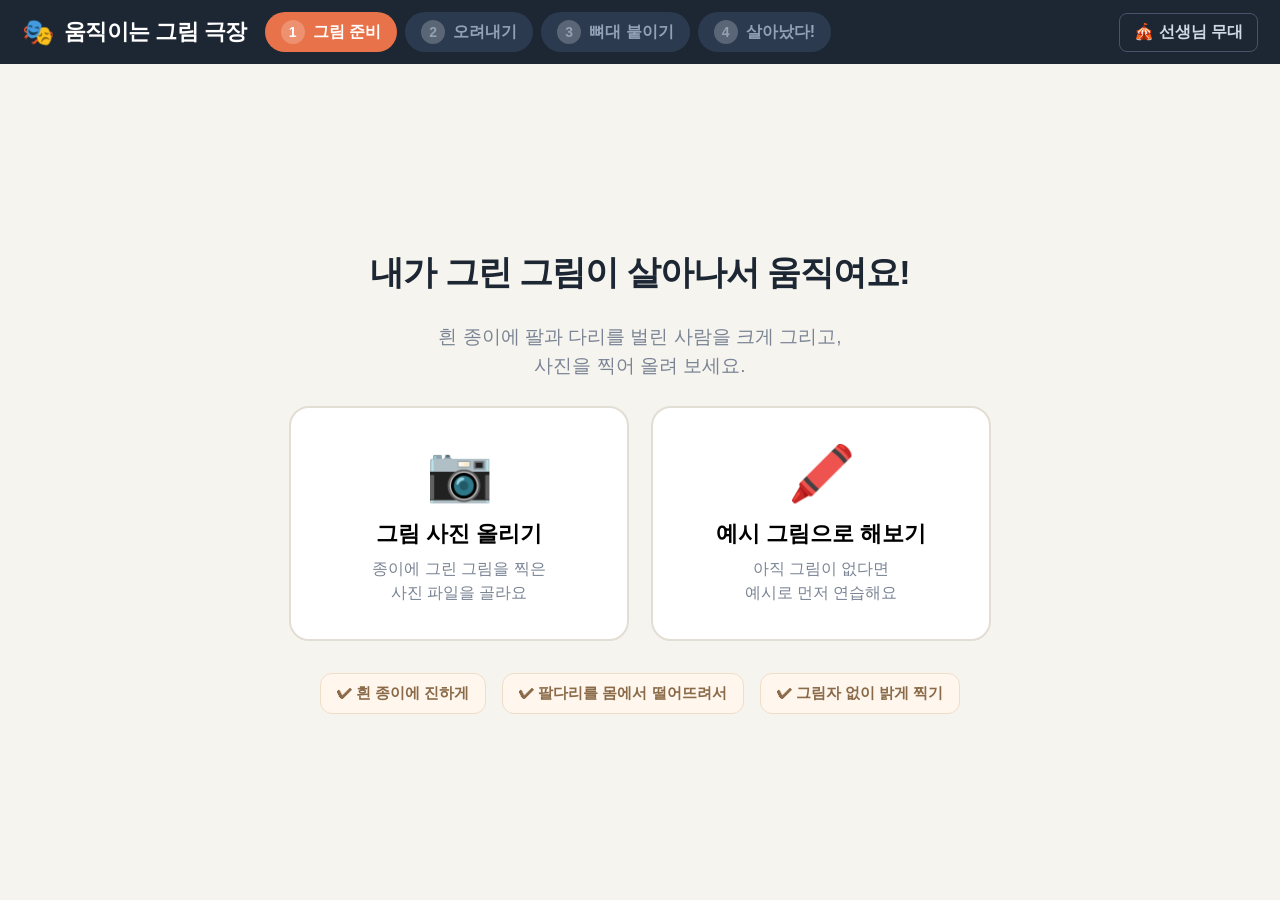
==== index.html @ b569546d "움직이는 그림 극장 v1 — 그림 사진을 춤추는 애니메이션으로 - 학생 화면: 사진 업로드 → 배경 자동 제거(+브러시 손질) → 뼈대 드래그 배치 → 9가지 동작 재생 - 저장:" ====
<!DOCTYPE html>
<html lang="ko">
<head>
<meta charset="UTF-8">
<meta name="viewport" content="width=device-width, initial-scale=1.0">
<title>움직이는 그림 극장 — 내가 그린 그림이 춤을 춰요</title>
<meta name="description" content="종이에 그린 그림을 사진으로 찍어 올리면 춤추는 애니메이션이 됩니다. 서버 없이 브라우저 안에서만 동작해요.">
<meta property="og:title" content="움직이는 그림 극장">
<meta property="og:description" content="내가 그린 그림이 살아나서 춤을 춰요! 사진 올리고, 뼈대 붙이고, 재생!">
<meta property="og:image" content="https://moving-drawings.vercel.app/assets/og.png">
<meta property="og:type" content="website">
<link rel="icon" href="assets/favicon.svg" type="image/svg+xml">
<link rel="stylesheet" href="styles.css">
</head>
<body>
<header>
  <div class="logo"><span class="mark">🎭</span>움직이는 그림 극장</div>
  <div class="steps" id="steps">
    <div class="step-chip" data-step="1"><span class="n">1</span>그림 준비</div>
    <div class="step-chip" data-step="2"><span class="n">2</span>오려내기</div>
    <div class="step-chip" data-step="3"><span class="n">3</span>뼈대 붙이기</div>
    <div class="step-chip" data-step="4"><span class="n">4</span>살아났다!</div>
  </div>
  <div class="spacer"></div>
  <a class="navlink" href="stage.html">🎪 선생님 무대</a>
</header>

<main>
  <!-- 1단계: 그림 준비 -->
  <section class="panel on" id="panel1">
    <div class="start-wrap">
      <div class="start-title">내가 그린 그림이 살아나서 움직여요!</div>
      <div class="start-sub">흰 종이에 팔과 다리를 벌린 사람을 크게 그리고,<br>사진을 찍어 올려 보세요.</div>
      <div class="start-cards">
        <button class="big-card" id="btnUpload">
          <span class="icon">📷</span>
          <span class="t">그림 사진 올리기</span>
          <span class="d">종이에 그린 그림을 찍은<br>사진 파일을 골라요</span>
        </button>
        <button class="big-card" id="btnSample">
          <span class="icon">🖍️</span>
          <span class="t">예시 그림으로 해보기</span>
          <span class="d">아직 그림이 없다면<br>예시로 먼저 연습해요</span>
        </button>
      </div>
      <div class="tips">
        <div class="tip">✔ 흰 종이에 진하게</div>
        <div class="tip">✔ 팔다리를 몸에서 떨어뜨려서</div>
        <div class="tip">✔ 그림자 없이 밝게 찍기</div>
      </div>
      <input type="file" id="fileInput" accept="image/*" hidden>
    </div>
  </section>

  <!-- 2단계: 오려내기 -->
  <section class="panel" id="panel2">
    <div class="canvas-zone checker">
      <canvas id="cutCanvas"></canvas>
    </div>
    <div class="side">
      <div class="box">
        <h3>✂️ 그림만 남기기</h3>
        <p class="hint">종이 배경은 자동으로 지웠어요.<br>잘못 지워졌으면 브러시로 고쳐요.</p>
      </div>
      <div class="box">
        <h3>배경 지우는 세기</h3>
        <div class="slider-row">약한<input type="range" id="thrSlider" min="140" max="245" value="200">강함</div>
      </div>
      <div class="box">
        <h3>브러시로 손질</h3>
        <div class="mode-row">
          <button class="btn" id="modeErase">🧽 지우기</button>
          <button class="btn" id="modeRestore">🖌️ 살리기</button>
        </div>
        <div class="slider-row" style="margin-top:10px">작게<input type="range" id="brushSize" min="6" max="60" value="24">크게</div>
      </div>
      <div class="next-row">
        <button class="btn primary block" id="toStep3">다음: 뼈대 붙이기 →</button>
        <div class="enter-hint">Enter 키를 눌러도 넘어가요</div>
      </div>
    </div>
  </section>

  <!-- 3단계: 뼈대 붙이기 -->
  <section class="panel" id="panel3">
    <div class="canvas-zone checker">
      <div class="canvas-stack" id="jointStack">
        <canvas id="jointBase"></canvas>
        <canvas id="jointOverlay"></canvas>
      </div>
    </div>
    <div class="side">
      <div class="box">
        <h3>🦴 뼈대 붙이기</h3>
        <p class="hint">동그란 점을 <b>끌어서</b> 그림의 몸에 맞춰요.<br>머리 끝·어깨·팔꿈치·손·무릎·발 순서로 맞추면 쉬워요.</p>
      </div>
      <div class="box">
        <h3>점 색깔 안내</h3>
        <div class="joint-legend">
          <span style="background:#ffe1d6">🟠 몸통·머리</span>
          <span style="background:#d6e9ff">🔵 팔</span>
          <span style="background:#d9f2e0">🟢 다리</span>
        </div>
      </div>
      <button class="btn block" id="resetJoints">↺ 점 위치 처음으로</button>
      <div class="next-row">
        <button class="btn primary block" id="toStep4">다음: 움직이기! →</button>
        <div class="enter-hint">Enter 키를 눌러도 넘어가요</div>
      </div>
    </div>
  </section>

  <!-- 4단계: 살아났다 -->
  <section class="panel" id="panel4">
    <div class="canvas-zone" style="background:#111">
      <canvas id="playCanvas" width="960" height="540"></canvas>
    </div>
    <div class="side">
      <div class="box">
        <h3>🎬 동작 고르기</h3>
        <div class="motion-grid" id="motionGrid"></div>
      </div>
      <div class="box">
        <h3>배경</h3>
        <div class="bg-row" id="bgRow"></div>
      </div>
      <div class="box">
        <h3>내 별명 (실명 금지!)</h3>
        <input class="name-input" id="nameInput" maxlength="10" placeholder="예: 춤신춤왕">
      </div>
      <div class="next-row">
        <button class="btn primary block" id="saveChar">🎪 무대용 캐릭터 파일 저장</button>
        <button class="btn block" id="saveGif">🖼️ GIF로 저장</button>
        <button class="btn block" id="saveWebm">🎥 동영상으로 저장</button>
        <button class="btn ghost block" id="restart">↺ 새 그림으로 다시</button>
      </div>
    </div>
  </section>
</main>

<div id="toast"></div>
<div id="busy"><div class="card"><div id="busyMsg">만드는 중...</div><div class="bar"><i id="busyBar"></i></div></div></div>

<script src="js/gif.js"></script>
<script src="js/engine.js"></script>
<script src="js/motions.js"></script>
<script src="js/cutout.js"></script>
<script src="js/app.js"></script>
</body>
</html>
---- styles.css ----
/* 공통 스타일 — 크롬북(16:9)·전자칠판 기준, 스크롤 없는 한 화면 */
* { margin: 0; padding: 0; box-sizing: border-box; }
:root {
  --ink: #1d2733;
  --paper: #f6f4ef;
  --card: #ffffff;
  --line: #e3ded4;
  --accent: #e8734a;
  --accent-dark: #c85a35;
  --blue: #2e7cc0;
  --muted: #7a8494;
  --ok: #3d9a63;
}
html, body { height: 100%; }
body {
  font-family: "Pretendard", "Apple SD Gothic Neo", "Malgun Gothic", sans-serif;
  background: var(--paper);
  color: var(--ink);
  overflow: hidden;
}
button { font-family: inherit; cursor: pointer; border: none; }

/* ---------- 헤더 ---------- */
header {
  height: 64px;
  display: flex; align-items: center; gap: 18px;
  padding: 0 22px;
  background: var(--ink);
  color: #fff;
}
header .logo { font-size: 22px; font-weight: 800; letter-spacing: -0.5px; display: flex; align-items: center; gap: 10px; }
header .logo .mark { font-size: 26px; }
header .spacer { flex: 1; }
header a.navlink {
  color: #cfd8e3; text-decoration: none; font-size: 16px; font-weight: 600;
  padding: 8px 14px; border-radius: 8px; border: 1px solid #46536b;
}
header a.navlink:hover { background: #2c3a4f; color: #fff; }

/* 단계 표시 */
.steps { display: flex; gap: 8px; }
.step-chip {
  display: flex; align-items: center; gap: 8px;
  padding: 8px 16px; border-radius: 999px;
  font-size: 16px; font-weight: 700;
  background: #2c3a4f; color: #93a1b5;
}
.step-chip.active { background: var(--accent); color: #fff; }
.step-chip.done { background: #3d9a63; color: #fff; }
.step-chip .n {
  width: 24px; height: 24px; border-radius: 50%;
  background: rgba(255,255,255,0.22);
  display: flex; align-items: center; justify-content: center;
  font-size: 14px;
}

/* ---------- 본문 ---------- */
main { height: calc(100dvh - 64px); padding: 18px 22px; }
.panel { display: none; height: 100%; }
.panel.on { display: flex; gap: 18px; }

/* 1단계: 시작 카드 */
.start-wrap { flex: 1; display: flex; flex-direction: column; align-items: center; justify-content: center; gap: 26px; }
.start-title { font-size: 34px; font-weight: 800; letter-spacing: -1px; }
.start-sub { font-size: 19px; color: var(--muted); text-align: center; line-height: 1.55; }
.start-cards { display: flex; gap: 22px; }
.big-card {
  width: 340px; padding: 34px 28px;
  background: var(--card); border: 2px solid var(--line); border-radius: 20px;
  text-align: center; transition: 0.15s;
  font-size: 18px;
}
.big-card:hover { border-color: var(--accent); transform: translateY(-3px); box-shadow: 0 10px 24px rgba(0,0,0,0.08); }
.big-card .icon { font-size: 54px; display: block; margin-bottom: 14px; }
.big-card .t { font-size: 22px; font-weight: 800; display: block; margin-bottom: 8px; }
.big-card .d { color: var(--muted); font-size: 16px; line-height: 1.5; }
.tips { display: flex; gap: 16px; margin-top: 6px; }
.tip {
  background: #fff7ee; border: 1px solid #f0ddc8; color: #8a6a48;
  padding: 10px 16px; border-radius: 12px; font-size: 15px; font-weight: 600;
}

/* 작업 영역 공통: 왼쪽 캔버스 + 오른쪽 컨트롤 */
.canvas-zone {
  flex: 1; min-width: 0;
  background: var(--card); border: 2px solid var(--line); border-radius: 18px;
  display: flex; align-items: center; justify-content: center;
  position: relative; overflow: hidden;
}
.canvas-zone.checker {
  background-image:
    linear-gradient(45deg, #eee 25%, transparent 25%, transparent 75%, #eee 75%),
    linear-gradient(45deg, #eee 25%, transparent 25%, transparent 75%, #eee 75%);
  background-size: 24px 24px;
  background-position: 0 0, 12px 12px;
  background-color: #fff;
}
.canvas-zone canvas { max-width: 100%; max-height: 100%; display: block; }
.canvas-stack { position: relative; max-width: 100%; max-height: 100%; }
.canvas-stack canvas { position: absolute; inset: 0; }
.canvas-stack canvas:first-child { position: relative; }

.side {
  width: 300px; flex-shrink: 0;
  display: flex; flex-direction: column; gap: 14px;
}
.side .box {
  background: var(--card); border: 2px solid var(--line); border-radius: 16px;
  padding: 16px;
}
.side h3 { font-size: 17px; margin-bottom: 10px; color: var(--ink); }
.side .hint { font-size: 15px; color: var(--muted); line-height: 1.55; }

.btn {
  display: inline-flex; align-items: center; justify-content: center; gap: 8px;
  padding: 13px 20px; border-radius: 12px;
  font-size: 17px; font-weight: 700;
  background: #edeae2; color: var(--ink);
}
.btn:hover { background: #e2ddd2; }
.btn.primary { background: var(--accent); color: #fff; font-size: 19px; }
.btn.primary:hover { background: var(--accent-dark); }
.btn.ghost { background: transparent; border: 2px solid var(--line); }
.btn.on { background: var(--blue); color: #fff; }
.btn.block { width: 100%; }
.btn:disabled { opacity: 0.45; cursor: default; }

.next-row { margin-top: auto; display: flex; flex-direction: column; gap: 10px; }
.enter-hint { text-align: center; font-size: 14px; color: var(--muted); }

input[type="range"] { width: 100%; accent-color: var(--accent); }
.slider-row { display: flex; align-items: center; gap: 10px; font-size: 15px; }
.mode-row { display: flex; gap: 8px; }
.mode-row .btn { flex: 1; padding: 10px 6px; font-size: 15px; }

/* 3단계 관절 안내 */
.joint-legend { display: flex; flex-wrap: wrap; gap: 6px; }
.joint-legend span {
  font-size: 14px; font-weight: 600; padding: 5px 10px; border-radius: 8px; background: #f0ede6;
}

/* 4단계 */
.motion-grid { display: grid; grid-template-columns: repeat(3, 1fr); gap: 8px; }
.motion-btn {
  padding: 12px 4px; border-radius: 12px;
  background: #f0ede6; font-size: 15px; font-weight: 700;
  display: flex; flex-direction: column; align-items: center; gap: 4px;
}
.motion-btn .e { font-size: 26px; }
.motion-btn.on { background: var(--accent); color: #fff; }
.bg-row { display: flex; flex-wrap: wrap; gap: 8px; }
.bg-btn {
  padding: 9px 14px; border-radius: 10px; font-size: 15px; font-weight: 700;
  background: #f0ede6;
}
.bg-btn.on { background: var(--blue); color: #fff; }
.name-input {
  width: 100%; padding: 12px 14px; font-size: 18px;
  border: 2px solid var(--line); border-radius: 12px;
  font-family: inherit;
}
.name-input:focus { outline: none; border-color: var(--accent); }
.save-note { font-size: 14px; color: var(--muted); line-height: 1.5; }

/* 토스트 */
#toast {
  position: fixed; left: 50%; bottom: 30px; transform: translateX(-50%);
  background: var(--ink); color: #fff;
  padding: 14px 26px; border-radius: 14px;
  font-size: 17px; font-weight: 600;
  opacity: 0; pointer-events: none; transition: 0.25s;
  z-index: 99;
  max-width: 80vw; text-align: center;
}
#toast.show { opacity: 1; }

/* 진행 오버레이 */
#busy {
  position: fixed; inset: 0; background: rgba(20,26,34,0.55);
  display: none; align-items: center; justify-content: center;
  z-index: 98;
}
#busy.show { display: flex; }
#busy .card {
  background: #fff; padding: 30px 44px; border-radius: 18px;
  font-size: 20px; font-weight: 700; text-align: center;
}
#busy .bar {
  margin-top: 16px; height: 10px; width: 260px; border-radius: 6px;
  background: #eee; overflow: hidden;
}
#busy .bar i { display: block; height: 100%; width: 0%; background: var(--accent); transition: width 0.2s; }

/* ---------- 무대(교사) ---------- */
.stage-main { height: calc(100dvh - 64px); padding: 14px 18px; display: flex; flex-direction: column; gap: 12px; }
.stage-toolbar {
  display: flex; align-items: center; gap: 10px; flex-wrap: wrap;
}
.stage-toolbar .btn { padding: 11px 16px; font-size: 16px; }
.stage-toolbar .sep { width: 1px; height: 30px; background: var(--line); margin: 0 4px; }
.stage-zone {
  flex: 1; min-height: 0;
  border-radius: 18px; overflow: hidden;
  border: 2px solid var(--line);
  position: relative;
  background: #111;
  display: flex; align-items: center; justify-content: center;
}
.stage-zone canvas { max-width: 100%; max-height: 100%; display: block; }
.drop-hint {
  position: absolute; inset: 0;
  display: flex; flex-direction: column; align-items: center; justify-content: center; gap: 14px;
  color: #fff; font-size: 24px; font-weight: 700;
  background: rgba(20,26,34,0.5);
  pointer-events: none;
}
.drop-hint .sub { font-size: 17px; font-weight: 500; color: #cfd8e3; }
.stage-zone.dragover { outline: 4px dashed var(--accent); outline-offset: -10px; }
select.sel {
  font-family: inherit; font-size: 16px; font-weight: 700;
  padding: 10px 12px; border-radius: 10px; border: 2px solid var(--line);
  background: #fff; color: var(--ink);
}
.count-chip {
  font-size: 16px; font-weight: 700; color: var(--muted);
  padding: 8px 14px; background: #edeae2; border-radius: 10px;
}
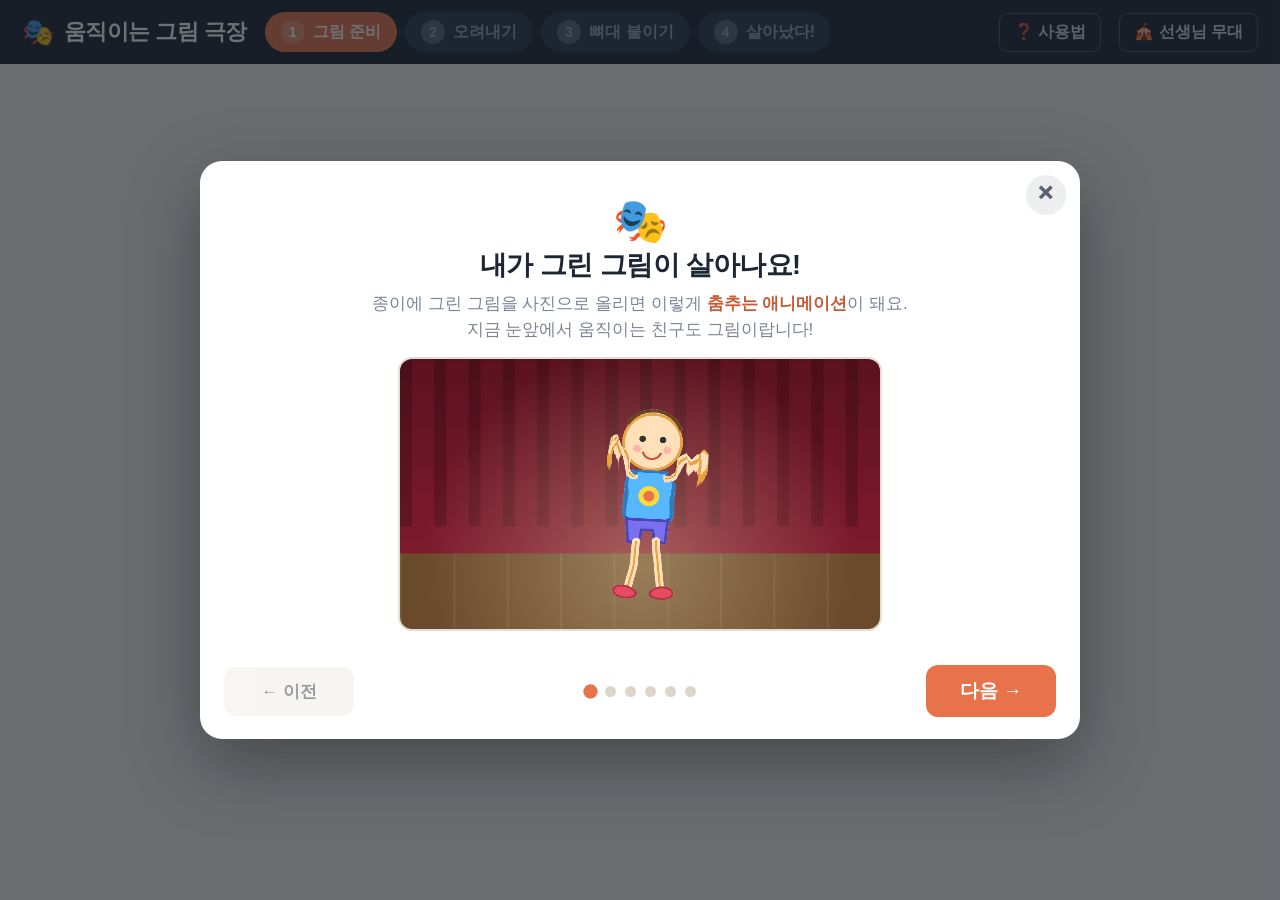
==== commit 5dd4f10f: "사용법 문서·튜토리얼 모달 + 4개 점검 에이전트 지적사항 일괄 반영 새 기능: - guide.html 사용법 웹페이지, 학생 화면 첫 방문 시 단계별 튜토리얼 모달(라이브 춤 데" ====
--- a/index.html
+++ b/index.html
@@ -8,6 +8,7 @@
 <meta property="og:title" content="움직이는 그림 극장">
 <meta property="og:description" content="내가 그린 그림이 살아나서 춤을 춰요! 사진 올리고, 뼈대 붙이고, 재생!">
 <meta property="og:image" content="https://moving-drawings.vercel.app/assets/og.png">
+<meta property="og:url" content="https://moving-drawings.vercel.app/">
 <meta property="og:type" content="website">
 <link rel="icon" href="assets/favicon.svg" type="image/svg+xml">
 <link rel="stylesheet" href="styles.css">
@@ -22,7 +23,8 @@
     <div class="step-chip" data-step="4"><span class="n">4</span>살아났다!</div>
   </div>
   <div class="spacer"></div>
-  <a class="navlink" href="stage.html">🎪 선생님 무대</a>
+  <a class="navlink" href="#" id="btnTut">❓ 사용법</a>
+  <a class="navlink" href="stage.html" target="_blank" rel="noopener">🎪 선생님 무대</a>
 </header>
 
 <main>
@@ -76,6 +78,7 @@
       </div>
       <div class="next-row">
         <button class="btn primary block" id="toStep3">다음: 뼈대 붙이기 →</button>
+        <button class="btn ghost block btn-prev">← 이전 단계</button>
         <div class="enter-hint">Enter 키를 눌러도 넘어가요</div>
       </div>
     </div>
@@ -92,7 +95,7 @@
     <div class="side">
       <div class="box">
         <h3>🦴 뼈대 붙이기</h3>
-        <p class="hint">동그란 점을 <b>끌어서</b> 그림의 몸에 맞춰요.<br>머리 끝·어깨·팔꿈치·손·무릎·발 순서로 맞추면 쉬워요.</p>
+        <p class="hint">동그란 점을 <b>끌어서</b> 그림의 몸에 맞춰요.<br>머리 끝·어깨·팔꿈치·손·골반·무릎·발 순서로 맞추면 쉬워요.</p>
       </div>
       <div class="box">
         <h3>점 색깔 안내</h3>
@@ -105,6 +108,7 @@
       <button class="btn block" id="resetJoints">↺ 점 위치 처음으로</button>
       <div class="next-row">
         <button class="btn primary block" id="toStep4">다음: 움직이기! →</button>
+        <button class="btn ghost block btn-prev">← 이전 단계</button>
         <div class="enter-hint">Enter 키를 눌러도 넘어가요</div>
       </div>
     </div>
@@ -132,6 +136,7 @@
         <button class="btn primary block" id="saveChar">🎪 무대용 캐릭터 파일 저장</button>
         <button class="btn block" id="saveGif">🖼️ GIF로 저장</button>
         <button class="btn block" id="saveWebm">🎥 동영상으로 저장</button>
+        <button class="btn ghost block btn-prev">← 뼈대 다시 만지기</button>
         <button class="btn ghost block" id="restart">↺ 새 그림으로 다시</button>
       </div>
     </div>
@@ -140,11 +145,71 @@
 
 <div id="toast"></div>
 <div id="busy"><div class="card"><div id="busyMsg">만드는 중...</div><div class="bar"><i id="busyBar"></i></div></div></div>
+
+<!-- 사용법 튜토리얼 모달 -->
+<div id="tutModal">
+  <div class="tut-box">
+    <button class="tut-close" id="tutClose">✕</button>
+    <div class="tut-viewport">
+      <div class="tut-track" id="tutTrack">
+
+        <div class="tut-slide">
+          <div class="tut-emoji">🎭</div>
+          <h3>내가 그린 그림이 살아나요!</h3>
+          <p class="t-desc">종이에 그린 그림을 사진으로 올리면 이렇게 <b>춤추는 애니메이션</b>이 돼요.<br>지금 눈앞에서 움직이는 친구도 그림이랍니다!</p>
+          <div class="t-demo-wrap"><canvas id="tutDemo" width="480" height="270"></canvas></div>
+        </div>
+
+        <div class="tut-slide">
+          <span class="t-step">준비</span>
+          <h3>✏️ 그림은 만세 자세로!</h3>
+          <p class="t-desc">흰 종이에 <b>진한 색으로 크게</b>, 팔과 다리는 <b>몸에서 떨어뜨려</b> 벌려 그려요.<br>사진은 그림자 없이 밝게 찍어요.</p>
+          <img class="t-shot" src="docs/사용법/00-예시그림-이렇게그려요.png" alt="만세 자세로 그린 예시 그림">
+        </div>
+
+        <div class="tut-slide">
+          <span class="t-step">1단계</span>
+          <h3>📷 사진을 올리면 배경이 사라져요</h3>
+          <p class="t-desc">종이 배경은 자동으로 지워져요. 체크무늬가 된 곳이 지워진 부분!<br>그림이 같이 지워졌으면 <b>🖌️ 살리기</b>, 배경이 남았으면 <b>🧽 지우기</b> 브러시로 고쳐요.</p>
+          <img class="t-shot" src="docs/사용법/02-배경-자동제거.jpg" alt="배경 자동 제거 화면">
+        </div>
+
+        <div class="tut-slide">
+          <span class="t-step">2단계</span>
+          <h3>🦴 점을 끌어서 뼈대를 붙여요</h3>
+          <p class="t-desc">동그란 점 16개를 그림의 몸에 맞춰요. <b>머리 끝→어깨→팔꿈치→손→무릎→발</b> 순서로!<br>손 점은 손바닥 위에, 발 점은 신발 위에 정확히 놓을수록 예쁘게 움직여요.</p>
+          <img class="t-shot" src="docs/사용법/03-뼈대-붙이기.jpg" alt="뼈대 붙이기 화면">
+        </div>
+
+        <div class="tut-slide">
+          <span class="t-step">3단계</span>
+          <h3>🎬 동작을 골라 춤추게 해요</h3>
+          <p class="t-desc">9가지 동작과 6가지 배경을 바꿔 가며 놀아요.<br><b>🎪 무대용 캐릭터 파일</b>로 저장해 선생님께 내면 우리 반 무대에 올라가요! (별명만, 실명 금지)</p>
+          <img class="t-shot" src="docs/사용법/04-완성-춤추기1.jpg" alt="완성된 캐릭터가 춤추는 화면">
+        </div>
+
+        <div class="tut-slide">
+          <span class="t-step">선생님</span>
+          <h3>🎪 우리 반 단체 무대</h3>
+          <p class="t-desc">학생들이 낸 캐릭터 파일을 <b>선생님 무대</b>에 한꺼번에 드래그하면<br>전자칠판에서 다 같이 군무를 춰요. 캐릭터를 클릭하면 그 친구만 동작이 바뀌어요.</p>
+          <img class="t-shot" src="docs/사용법/06-선생님무대-단체군무.jpg" alt="선생님 무대 단체 군무 화면">
+        </div>
+
+      </div>
+    </div>
+    <div class="tut-nav">
+      <button class="btn" id="tutPrev">← 이전</button>
+      <div class="tut-dots" id="tutDots"></div>
+      <button class="btn primary" id="tutNext">다음 →</button>
+    </div>
+  </div>
+</div>
 
 <script src="js/gif.js"></script>
 <script src="js/engine.js"></script>
 <script src="js/motions.js"></script>
 <script src="js/cutout.js"></script>
 <script src="js/app.js"></script>
+<script src="js/tutorial.js"></script>
 </body>
 </html>
--- a/styles.css
+++ b/styles.css
@@ -45,6 +45,7 @@
   font-size: 16px; font-weight: 700;
   background: #2c3a4f; color: #93a1b5;
 }
+.step-chip.done { cursor: pointer; } /* 지나온 단계는 눌러서 되돌아갈 수 있다 */
 .step-chip.active { background: var(--accent); color: #fff; }
 .step-chip.done { background: #3d9a63; color: #fff; }
 .step-chip .n {
@@ -99,17 +100,21 @@
 .canvas-stack { position: relative; max-width: 100%; max-height: 100%; }
 .canvas-stack canvas { position: absolute; inset: 0; }
 .canvas-stack canvas:first-child { position: relative; }
+/* 터치스크린에서 드래그·브러시가 스크롤 제스처로 끊기지 않게 */
+#cutCanvas, .canvas-stack canvas, #stageCanvas { touch-action: none; }
 
 .side {
   width: 300px; flex-shrink: 0;
   display: flex; flex-direction: column; gap: 14px;
+  overflow-y: auto; /* 낮은 해상도에서도 버튼이 잘리지 않게 */
+  padding-right: 2px;
 }
 .side .box {
   background: var(--card); border: 2px solid var(--line); border-radius: 16px;
   padding: 16px;
 }
 .side h3 { font-size: 17px; margin-bottom: 10px; color: var(--ink); }
-.side .hint { font-size: 15px; color: var(--muted); line-height: 1.55; }
+.side .hint { font-size: 15px; color: #5f6b7c; line-height: 1.55; }
 
 .btn {
   display: inline-flex; align-items: center; justify-content: center; gap: 8px;
@@ -161,6 +166,91 @@
 }
 .name-input:focus { outline: none; border-color: var(--accent); }
 .save-note { font-size: 14px; color: var(--muted); line-height: 1.5; }
+
+/* 크롬북 등 낮은 화면(높이 760px 이하)에서는 사이드를 압축해 스크롤 없이 담기게 */
+@media (max-height: 760px) {
+  main { padding: 12px 18px; }
+  .panel.on { gap: 12px; }
+  .side { gap: 8px; }
+  .side .box { padding: 10px 12px; border-radius: 12px; }
+  .side h3 { font-size: 15px; margin-bottom: 6px; }
+  .side .hint { font-size: 13px; }
+  .btn { padding: 9px 14px; font-size: 15px; border-radius: 10px; }
+  .btn.primary { font-size: 16px; }
+  .next-row { gap: 6px; }
+  .motion-grid { gap: 5px; }
+  .motion-btn { padding: 6px 2px; font-size: 13px; border-radius: 9px; }
+  .motion-btn .e { font-size: 19px; }
+  .bg-row { gap: 5px; }
+  .bg-btn { padding: 6px 10px; font-size: 13px; }
+  .name-input { padding: 8px 12px; font-size: 16px; }
+  .enter-hint { display: none; }
+  .joint-legend span { font-size: 12px; padding: 4px 8px; }
+}
+
+/* ---------- 사용법 튜토리얼 모달 ---------- */
+#tutModal {
+  position: fixed; inset: 0; z-index: 90;
+  background: rgba(20, 26, 34, 0.62);
+  display: none; align-items: center; justify-content: center;
+  padding: 24px;
+}
+#tutModal.show { display: flex; }
+.tut-box {
+  width: min(880px, 94vw);
+  background: #fff; border-radius: 22px;
+  box-shadow: 0 24px 70px rgba(0,0,0,0.35);
+  overflow: hidden; position: relative;
+  animation: tutPop 0.35s cubic-bezier(0.2, 1.4, 0.4, 1);
+}
+@keyframes tutPop { from { transform: scale(0.86); opacity: 0; } to { transform: scale(1); opacity: 1; } }
+.tut-close {
+  position: absolute; top: 14px; right: 14px; z-index: 5;
+  width: 40px; height: 40px; border-radius: 50%;
+  background: rgba(29,39,51,0.08); font-size: 18px; font-weight: 700; color: #566173;
+}
+.tut-close:hover { background: rgba(29,39,51,0.16); }
+.tut-viewport { overflow: hidden; }
+.tut-track {
+  display: flex; transition: transform 0.38s cubic-bezier(0.4, 0, 0.2, 1);
+}
+.tut-slide {
+  flex: 0 0 100%; padding: 34px 46px 20px;
+  text-align: center; min-height: 470px;
+  display: flex; flex-direction: column; align-items: center; justify-content: flex-start;
+}
+.tut-slide .t-step {
+  display: inline-block; padding: 6px 16px; border-radius: 999px;
+  background: #fff1ea; color: #c85a35; font-size: 15px; font-weight: 800;
+  margin-bottom: 10px; letter-spacing: 0.5px;
+}
+.tut-slide h3 { font-size: 27px; font-weight: 800; letter-spacing: -0.5px; margin-bottom: 8px; }
+.tut-slide .t-desc { font-size: 17px; color: #7a8494; margin-bottom: 14px; line-height: 1.55; }
+.tut-slide .t-desc b { color: #c85a35; }
+.tut-slide img.t-shot {
+  max-width: 100%; max-height: 285px; border-radius: 14px;
+  border: 2px solid #e3ded4; object-fit: contain;
+  animation: tutFloat 3.2s ease-in-out infinite;
+}
+.tut-slide .t-demo-wrap {
+  position: relative; border-radius: 14px; overflow: hidden;
+  border: 2px solid #e3ded4; line-height: 0;
+}
+.tut-slide canvas { display: block; width: 480px; max-width: 100%; }
+@keyframes tutFloat { 0%,100% { transform: translateY(0); } 50% { transform: translateY(-7px); } }
+.tut-emoji { font-size: 44px; animation: tutBounce 1.6s ease-in-out infinite; }
+@keyframes tutBounce { 0%,100% { transform: translateY(0) rotate(-4deg); } 50% { transform: translateY(-10px) rotate(4deg); } }
+.tut-nav {
+  display: flex; align-items: center; justify-content: space-between;
+  padding: 14px 24px 22px; gap: 14px;
+}
+.tut-nav .btn { min-width: 130px; }
+.tut-dots { display: flex; gap: 9px; }
+.tut-dots i {
+  width: 11px; height: 11px; border-radius: 50%;
+  background: #ddd6c8; transition: 0.25s; cursor: pointer;
+}
+.tut-dots i.on { background: var(--accent); transform: scale(1.3); }
 
 /* 토스트 */
 #toast {
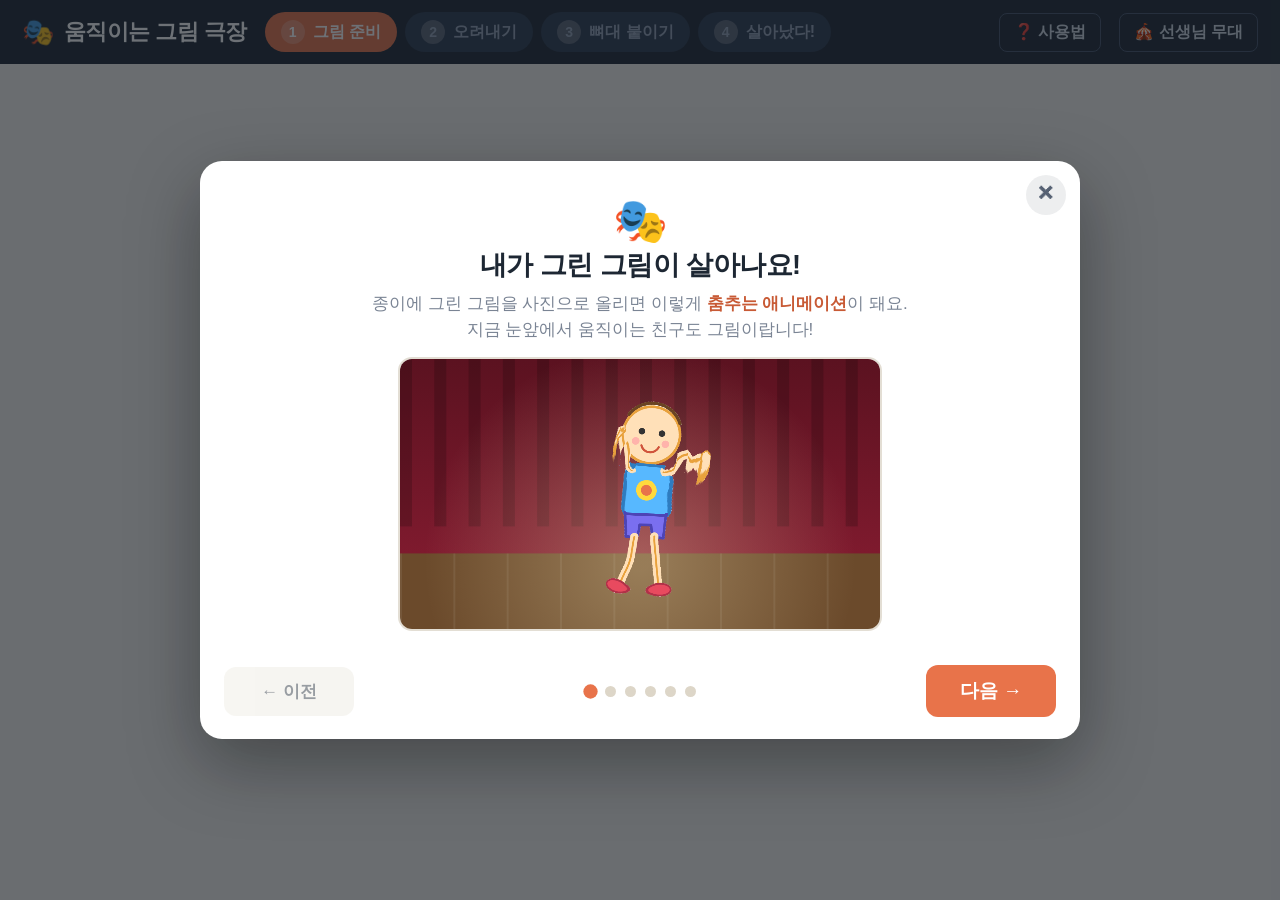
==== commit 8627c6b7: "뼈대 붙이기: 점을 잡으면 신체 이름표가 점을 따라다니게 - 마우스를 올리거나 드래그하는 동안 왼쪽 무릎·오른손 같은 이름 말풍선 표시 - 잡은 점은 크게 강조, 화면 위 끝에서는" ====
--- a/index.html
+++ b/index.html
@@ -95,7 +95,7 @@
     <div class="side">
       <div class="box">
         <h3>🦴 뼈대 붙이기</h3>
-        <p class="hint">동그란 점을 <b>끌어서</b> 그림의 몸에 맞춰요.<br>머리 끝·어깨·팔꿈치·손·골반·무릎·발 순서로 맞추면 쉬워요.</p>
+        <p class="hint">동그란 점을 <b>끌어서</b> 그림의 몸에 맞춰요.<br>점을 잡으면 <b>어디에 붙이는 점인지 이름</b>이 보여요.<br>머리 끝·어깨·팔꿈치·손·골반·무릎·발 순서로 맞추면 쉬워요.</p>
       </div>
       <div class="box">
         <h3>점 색깔 안내</h3>
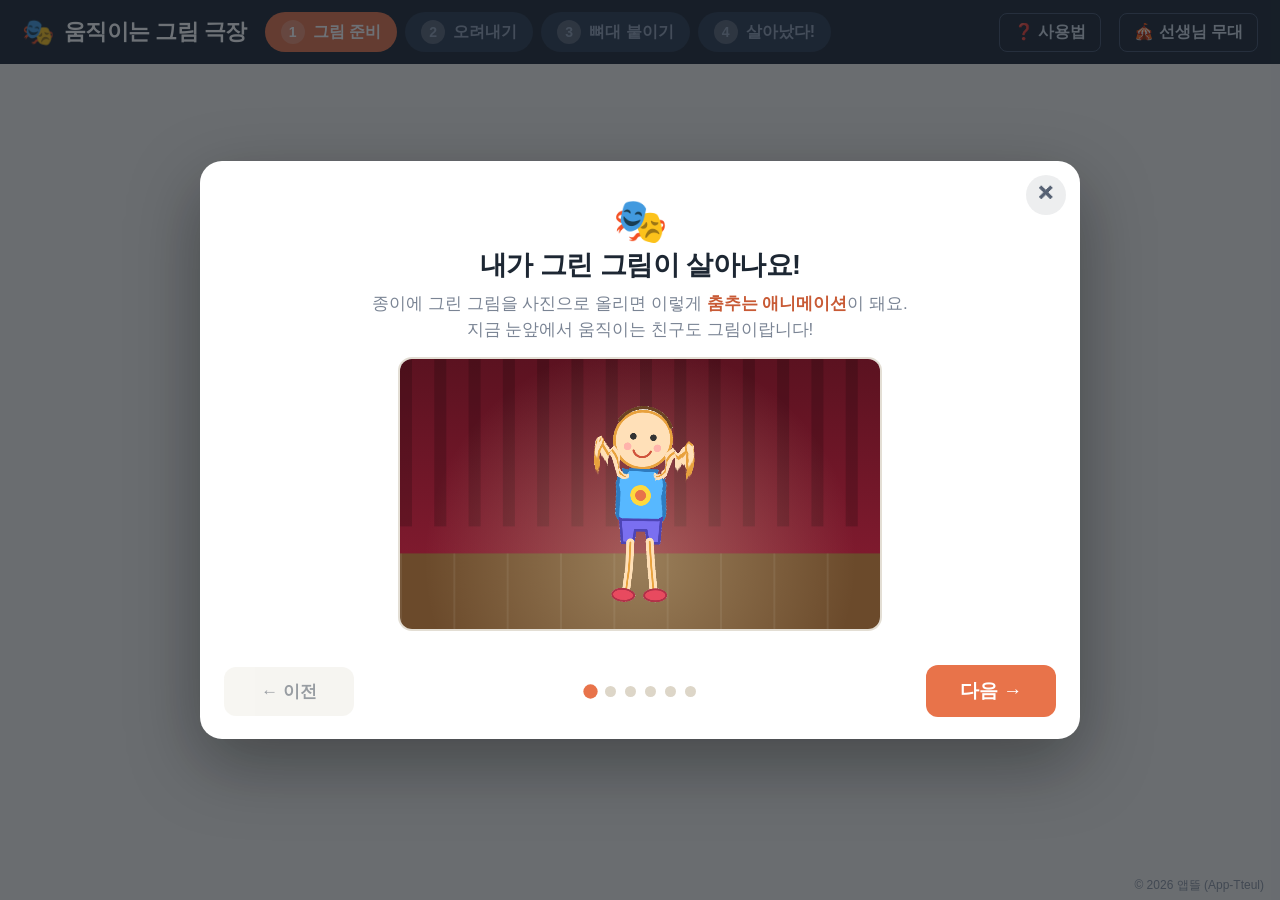
==== commit c46de5ab: "푸터 카피라이트 추가 — (c) 2026 앱뜰 (App-Tteul) 학생 화면·무대는 한 화면 레이아웃을 해치지 않게 우하단 고정 소형 표기, 사용법 페이지는 기존 푸터에 추가  " ====
--- a/index.html
+++ b/index.html
@@ -143,6 +143,7 @@
   </section>
 </main>
 
+<div class="copyright">© 2026 앱뜰 (App-Tteul)</div>
 <div id="toast"></div>
 <div id="busy"><div class="card"><div id="busyMsg">만드는 중...</div><div class="bar"><i id="busyBar"></i></div></div></div>
 
--- a/styles.css
+++ b/styles.css
@@ -252,6 +252,13 @@
 }
 .tut-dots i.on { background: var(--accent); transform: scale(1.3); }
 
+/* 카피라이트 (한 화면 레이아웃을 해치지 않는 구석 표기) */
+.copyright {
+  position: fixed; right: 16px; bottom: 6px;
+  font-size: 12px; color: rgba(122, 132, 148, 0.85);
+  z-index: 5; pointer-events: none;
+}
+
 /* 토스트 */
 #toast {
   position: fixed; left: 50%; bottom: 30px; transform: translateX(-50%);
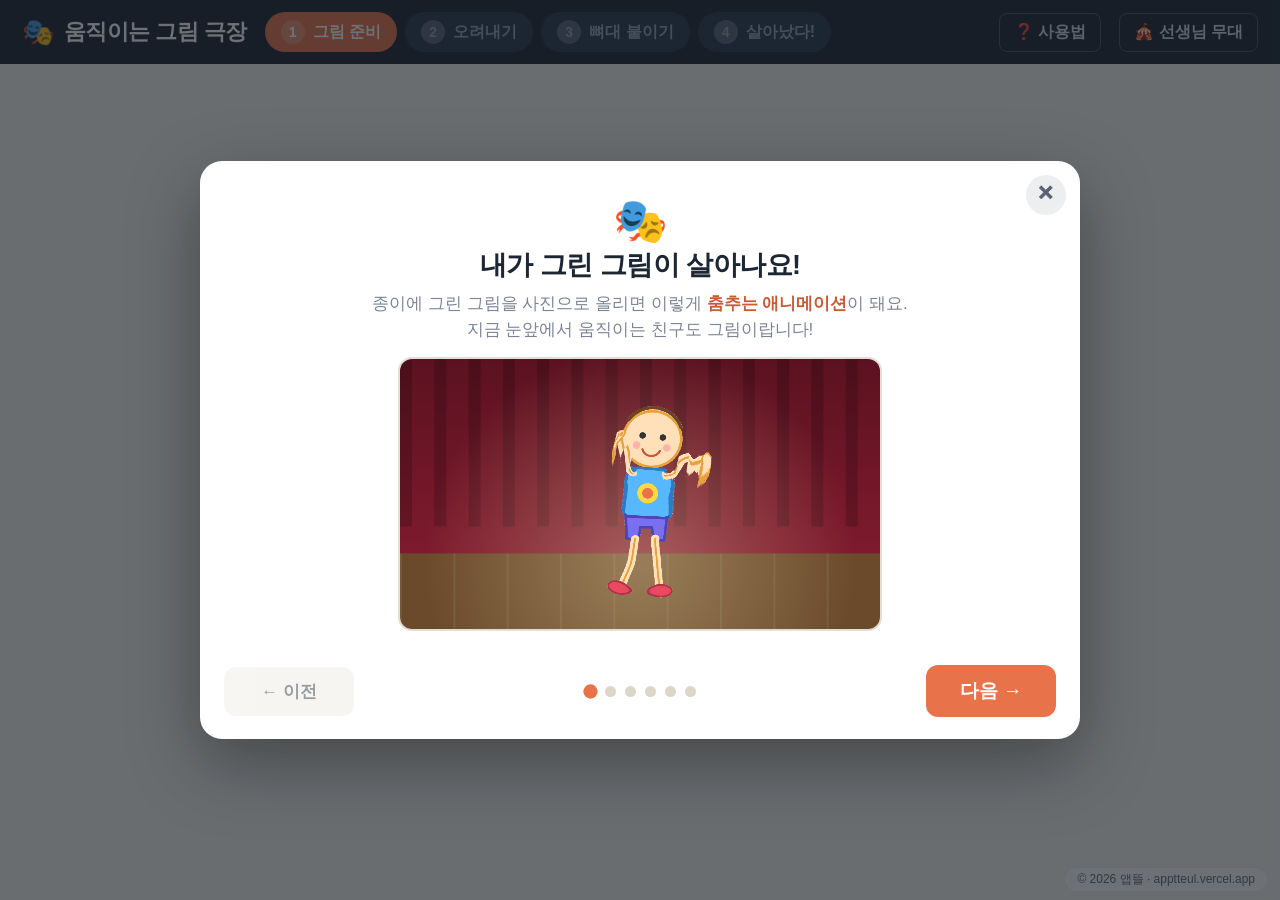
==== commit 8cca8a75: "카피라이트 가림 수정 + 앱뜰 주소 추가 - 알약 배경 + 최상위 z-index로 어두운 무대 위에서도 항상 보이게 - 문구를 (c) 2026 앱뜰 · apptteul.vercel" ====
--- a/index.html
+++ b/index.html
@@ -143,7 +143,7 @@
   </section>
 </main>
 
-<div class="copyright">© 2026 앱뜰 (App-Tteul)</div>
+<a class="copyright" href="https://apptteul.vercel.app" target="_blank" rel="noopener">© 2026 앱뜰 · apptteul.vercel.app</a>
 <div id="toast"></div>
 <div id="busy"><div class="card"><div id="busyMsg">만드는 중...</div><div class="bar"><i id="busyBar"></i></div></div></div>
 
--- a/styles.css
+++ b/styles.css
@@ -252,12 +252,16 @@
 }
 .tut-dots i.on { background: var(--accent); transform: scale(1.3); }
 
-/* 카피라이트 (한 화면 레이아웃을 해치지 않는 구석 표기) */
-.copyright {
-  position: fixed; right: 16px; bottom: 6px;
-  font-size: 12px; color: rgba(122, 132, 148, 0.85);
-  z-index: 5; pointer-events: none;
-}
+/* 카피라이트 — 어두운 무대 위에서도 가려지지 않게 알약 배경 + 최상위 */
+a.copyright {
+  position: fixed; right: 12px; bottom: 8px;
+  font-size: 12px; color: #5f6b7c;
+  background: rgba(255, 255, 255, 0.88);
+  border: 1px solid rgba(0, 0, 0, 0.06);
+  padding: 3px 12px; border-radius: 999px;
+  z-index: 60; text-decoration: none;
+}
+a.copyright:hover { color: var(--accent-dark); background: #fff; }
 
 /* 토스트 */
 #toast {
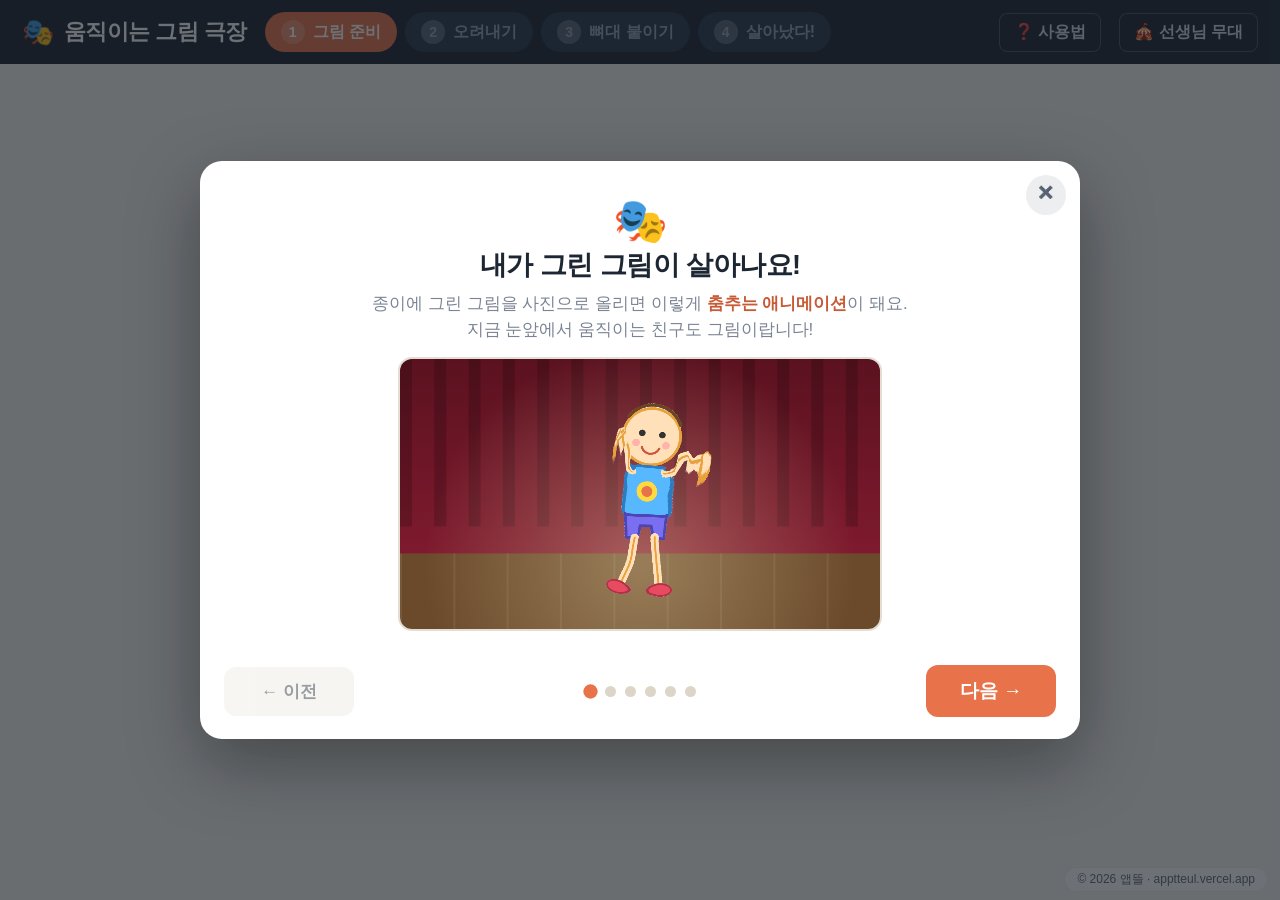
==== commit a2ea392d: "chore: 앱뜰 브랜드 아이콘·카톡 미리보기 이미지로 교체 탭 아이콘(favicon)·홈 화면 아이콘·OG(1200×630)를 앱뜰 공통 큰 꽃 방식으로 바꾼다. 옛 OG는 og" ====
--- a/index.html
+++ b/index.html
@@ -10,7 +10,9 @@
 <meta property="og:image" content="https://moving-drawings.vercel.app/assets/og.png">
 <meta property="og:url" content="https://moving-drawings.vercel.app/">
 <meta property="og:type" content="website">
+<link rel="icon" href="assets/favicon.ico" sizes="any">
 <link rel="icon" href="assets/favicon.svg" type="image/svg+xml">
+<link rel="apple-touch-icon" href="assets/apple-touch-icon.png">
 <link rel="stylesheet" href="styles.css">
 </head>
 <body>
